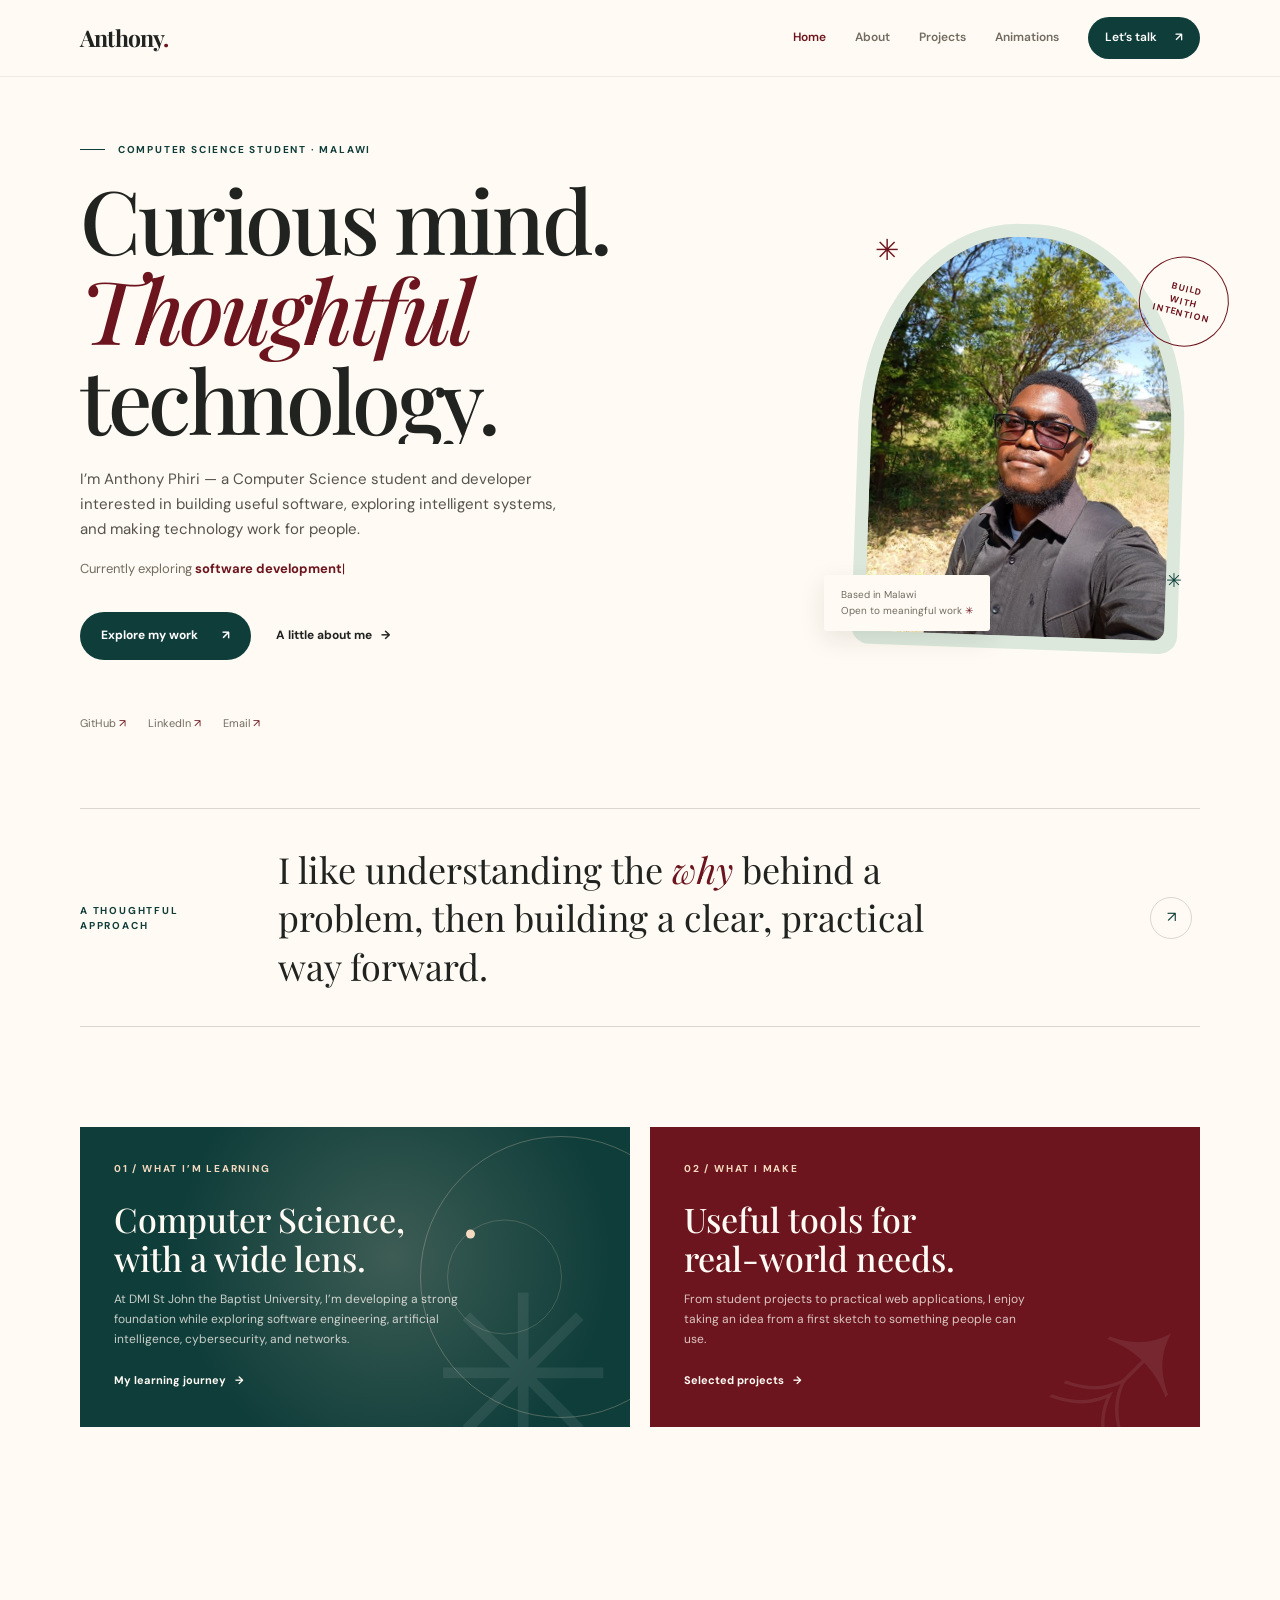
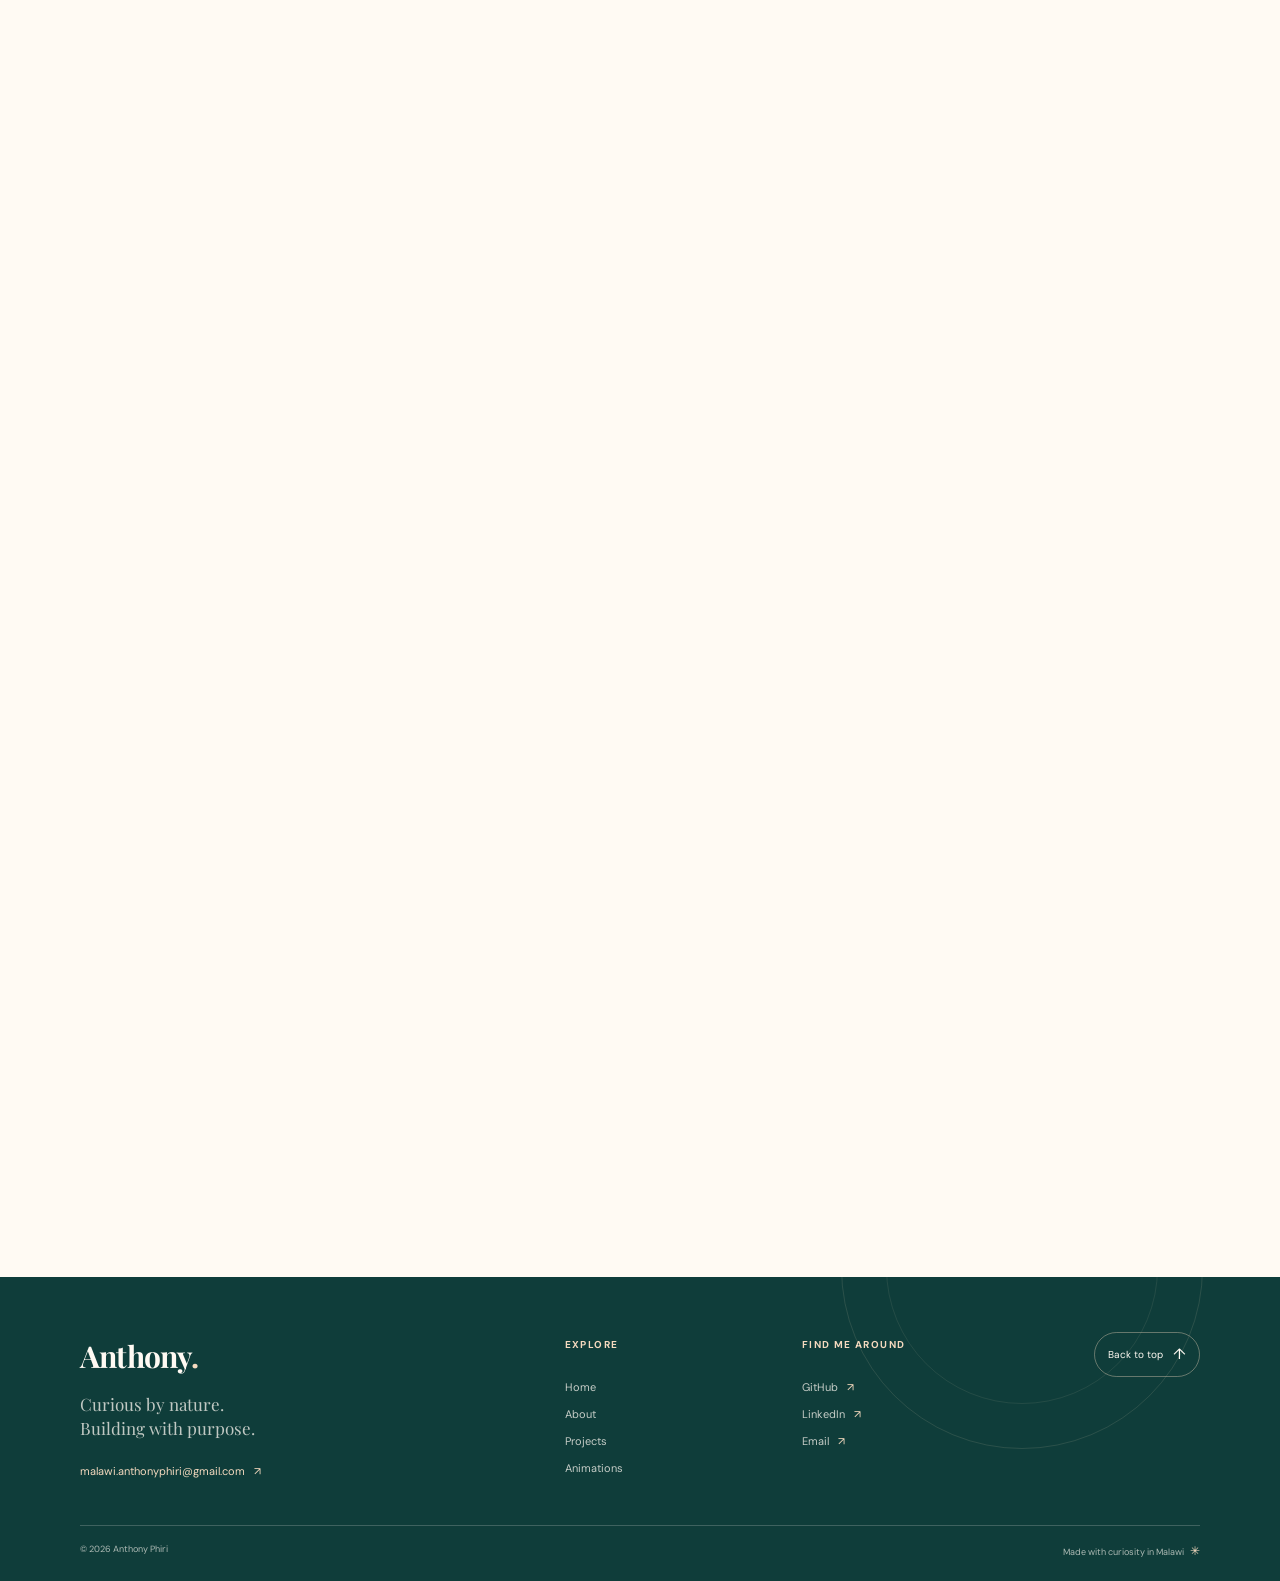
==== index.html @ 2a1593a8 "add files added file cl=ompletig the repository" ====
<!DOCTYPE html>
<html lang="en">
<head>
    <meta charset="UTF-8">
    <meta name="viewport" content="width=device-width, initial-scale=1.0">
    <meta name="theme-color" content="#f5dabf">
    <meta name="description" content="The portfolio of Anthony Phiri, a Computer Science student and software developer in Malawi.">
    <link rel="preconnect" href="https://fonts.googleapis.com">
    <link rel="preconnect" href="https://fonts.gstatic.com" crossorigin>
    <link href="https://fonts.googleapis.com/css2?family=DM+Sans:wght@400;500;600;700&family=Playfair+Display:ital,wght@0,500;0,600;0,700;1,500;1,600&display=swap" rel="stylesheet">
    <link rel="stylesheet" href="css/style.css">
    <script src="js/script.js" defer></script>
    <title>Anthony Phiri — Computer Science &amp; Software</title>
</head>
<body>
    <a class="skip-link" href="#main">Skip to content</a>
    <header class="site-header">
        <nav class="nav-shell" aria-label="Main navigation">
            <a class="brand" href="index.html" aria-label="Anthony Phiri home">Anthony<span>.</span></a>
            <button class="menu-toggle" type="button" aria-expanded="false" aria-controls="primary-menu" aria-label="Open navigation">
                <span></span><span></span>
            </button>
            <div class="nav-links" id="primary-menu">
                <a class="nav-link active" aria-current="page" href="index.html">Home</a>
                <a class="nav-link" href="about.html">About</a>
                <a class="nav-link" href="projects.html">Projects</a>
                <a class="nav-link" href="animations.html">Animations</a>
                <a class="nav-cta" href="about.html#contact">Let’s talk <span aria-hidden="true">↗</span></a>
            </div>
        </nav>
    </header>

    <main id="main">
        <section class="hero page-width hero-entrance">
            <div class="hero-copy">
                <p class="eyebrow"><span class="eyebrow-line"></span> Computer Science student · Malawi</p>
                <h1>Curious mind.<br><em>Thoughtful</em> technology.</h1>
                <p class="hero-intro">I’m Anthony Phiri — a Computer Science student and developer interested in building useful software, exploring intelligent systems, and making technology work for people.</p>
                <p class="role-line">Currently exploring <span class="typing-text" data-roles="software development, web experiences, machine learning, networking"></span><span class="typing-cursor" aria-hidden="true">|</span></p>
                <div class="hero-actions">
                    <a class="button button-dark" href="projects.html">Explore my work <span aria-hidden="true">↗</span></a>
                    <a class="text-link" href="about.html">A little about me <span aria-hidden="true">→</span></a>
                </div>
                <div class="hero-socials" aria-label="Social profiles">
                    <a href="https://github.com/Anthony-Phiri-533-MW" target="_blank" rel="noreferrer">GitHub <span aria-hidden="true">↗</span></a>
                    <a href="https://www.linkedin.com/in/anthonyphiri533" target="_blank" rel="noreferrer">LinkedIn <span aria-hidden="true">↗</span></a>
                    <a href="mailto:malawi.anthonyphiri@gmail.com">Email <span aria-hidden="true">↗</span></a>
                </div>
            </div>
            <div class="hero-art">
                <div class="portrait-frame">
                    <img class="portrait-image" src="images/personal.jpg" alt="Anthony Phiri outdoors in Malawi" fetchpriority="high">
                    <div class="portrait-stamp">BUILD<br>WITH<br>INTENTION</div>
                </div>
                <div class="hero-note">Based in Malawi<br>Open to meaningful work <span aria-hidden="true">✳</span></div>
                <span class="hero-sparkle sparkle-one" aria-hidden="true">✳</span>
                <span class="hero-sparkle sparkle-two" aria-hidden="true">✳</span>
            </div>
        </section>

        <section class="intro-strip page-width" data-reveal>
            <p class="eyebrow">A thoughtful approach</p>
            <p class="intro-statement">I like understanding the <em>why</em> behind a problem, then building a clear, practical way forward.</p>
            <a class="round-link" href="about.html" aria-label="Read more about Anthony">↗</a>
        </section>

        <section class="home-grid page-width section-space">
            <article class="feature-panel green-panel" data-reveal>
                <span class="learning-orbit" aria-hidden="true"></span>
                <p class="eyebrow">01 / What I’m learning</p>
                <h2>Computer Science,<br>with a wide lens.</h2>
                <p>At DMI St John the Baptist University, I’m developing a strong foundation while exploring software engineering, artificial intelligence, cybersecurity, and networks.</p>
                <a class="panel-link" href="about.html#education">My learning journey <span aria-hidden="true">→</span></a>
                <span class="panel-mark" aria-hidden="true">✳</span>
            </article>
            <article class="feature-panel burgundy-panel" data-reveal>
                <p class="eyebrow">02 / What I make</p>
                <h2>Useful tools for<br>real-world needs.</h2>
                <p>From student projects to practical web applications, I enjoy taking an idea from a first sketch to something people can use.</p>
                <a class="panel-link" href="projects.html">Selected projects <span aria-hidden="true">→</span></a>
                <span class="panel-mark" aria-hidden="true">↗</span>
            </article>
        </section>

        <section class="focus-section page-width section-space" data-reveal>
            <div class="section-heading">
                <div><p class="eyebrow">Areas of curiosity</p><h2>What I’m drawn to</h2></div>
                <p class="section-aside">Always learning, always asking better questions.</p>
            </div>
            <div class="focus-list">
                <a href="projects.html" class="focus-item"><span>01</span><strong>Software development</strong><span>Designing practical digital tools</span><b aria-hidden="true">↗</b></a>
                <a href="projects.html" class="focus-item"><span>02</span><strong>Artificial intelligence</strong><span>Learning from data, responsibly</span><b aria-hidden="true">↗</b></a>
                <a href="projects.html" class="focus-item"><span>03</span><strong>Networking &amp; security</strong><span>Building connected, resilient systems</span><b aria-hidden="true">↗</b></a>
            </div>
        </section>

        <section class="life-gallery page-width" aria-labelledby="life-gallery-heading">
            <div class="life-gallery-heading" data-reveal>
                <p class="eyebrow">A little beyond the screen</p>
                <h2 id="life-gallery-heading">Good work grows<br><em>with good people.</em></h2>
                <p>Curiosity takes me outdoors, and the best learning happens when we make things together.</p>
                <span class="gallery-doodle" aria-hidden="true">✳</span>
            </div>
            <figure class="life-photo life-photo-outdoors" data-reveal>
                <img src="images/keep-curious.jpg" alt="Anthony enjoying an outdoor day on campus" loading="lazy">
                <figcaption><span>01 / Keep curious</span><span>A change of perspective</span></figcaption>
            </figure>
            <figure class="life-photo life-photo-community" data-reveal>
                <img src="images/about.jpg" alt="Anthony and friends taking part in a community planting activity" loading="lazy">
                <figcaption><span>02 / Grow together</span><span>Community makes a difference</span></figcaption>
            </figure>
        </section>

        <section class="contact-banner page-width" data-reveal>
            <div><p class="eyebrow">Have a question or an idea?</p><h2>Let’s make something<br><em>meaningful.</em></h2></div>
            <a class="button button-light" href="about.html#contact">Get in touch <span aria-hidden="true">↗</span></a>
            <span class="banner-flower" aria-hidden="true">✳</span>
        </section>
    </main>

    <footer class="site-footer">
        <div class="footer-shell page-width">
            <div class="footer-main">
                <div class="footer-intro">
                    <a class="brand footer-brand" href="index.html">Anthony<span>.</span></a>
                    <p>Curious by nature.<br>Building with purpose.</p>
                    <a class="footer-email" href="mailto:malawi.anthonyphiri@gmail.com">malawi.anthonyphiri@gmail.com <span aria-hidden="true">↗</span></a>
                </div>
                <nav class="footer-nav" aria-label="Footer navigation">
                    <h2>Explore</h2>
                    <a href="index.html">Home</a><a href="about.html">About</a><a href="projects.html">Projects</a><a href="animations.html">Animations</a>
                </nav>
                <div class="footer-connect">
                    <h2>Find me around</h2>
                    <a href="https://github.com/Anthony-Phiri-533-MW" target="_blank" rel="noreferrer">GitHub <span aria-hidden="true">↗</span></a>
                    <a href="https://www.linkedin.com/in/anthonyphiri533" target="_blank" rel="noreferrer">LinkedIn <span aria-hidden="true">↗</span></a>
                    <a href="mailto:malawi.anthonyphiri@gmail.com">Email <span aria-hidden="true">↗</span></a>
                </div>
                <a class="back-to-top" href="#main">Back to top <span aria-hidden="true">↑</span></a>
            </div>
            <div class="footer-bottom">
                <small>© <span data-year></span> Anthony Phiri</small>
                <span>Made with curiosity in Malawi <i aria-hidden="true">✳</i></span>
            </div>
        </div>
    </footer>
</body>
</html>
---- css/style.css ----
:root {
    color-scheme: light;
    --cream: #f5dabf;
    --paper: #fffaf3;
    --paper-deep: #f1e7d9;
    --green: #0f3d3a;
    --green-soft: #dce8dc;
    --burgundy: #6c151e;
    --ink: #20231f;
    --muted: #716b61;
    --line: rgba(32, 35, 31, .16);
    --serif: "Playfair Display", Georgia, serif;
    --sans: "DM Sans", Arial, sans-serif;
}

* { box-sizing: border-box; }
html { scroll-behavior: smooth; scroll-padding-top: 6rem; overflow-x: clip; }
body { margin: 0; overflow-x: clip; background: var(--paper); color: var(--ink); font-family: var(--sans); font-size: 15px; line-height: 1.65; }
a { color: inherit; }
button, input, textarea { font: inherit; }
::selection { background: var(--green); color: var(--paper); }
.page-width { width: min(1120px, calc(100% - 64px)); margin-inline: auto; }
.section-space { padding-block: 100px; }
.skip-link { position: fixed; z-index: 20; top: 10px; left: 10px; padding: 10px 16px; background: var(--green); color: white; transform: translateY(-150%); }
.skip-link:focus { transform: translateY(0); }

.site-header { position: sticky; z-index: 10; top: 0; background: rgba(255, 250, 243, .94); backdrop-filter: blur(14px); border-bottom: 1px solid rgba(32, 35, 31, .07); }
.nav-shell { width: min(1120px, calc(100% - 64px)); height: 76px; margin: auto; display: flex; align-items: center; justify-content: space-between; }
.brand { color: var(--ink); font-family: var(--serif); font-size: 23px; font-weight: 700; letter-spacing: -.8px; text-decoration: none; }
.brand span { color: var(--burgundy); }
.nav-links { display: flex; align-items: center; gap: 29px; }
.nav-link, .nav-cta { text-decoration: none; font-size: 12px; font-weight: 600; transition: color .2s ease; }
.nav-link { color: var(--muted); }
.nav-link:hover, .nav-link.active { color: var(--burgundy); }
.nav-cta { display: inline-flex; gap: 18px; align-items: center; border-radius: 30px; background: var(--green); color: white; padding: 11px 17px; }
.nav-cta:hover { background: var(--burgundy); }
.menu-toggle { display: none; }

.hero { position: relative; display: grid; grid-template-columns: 1fr .83fr; align-items: center; gap: 60px; min-height: 590px; padding-block: 65px 76px; }
.hero-copy { position: relative; z-index: 1; }
.js .hero-entrance .eyebrow { animation: hero-label-in .55s .08s both; }
.js .hero-entrance h1 { animation: hero-title-in .75s .22s both; }
.js .hero-entrance .hero-intro, .js .hero-entrance .page-lede { animation: hero-copy-in .6s .42s both; }
.js .hero-entrance .role-line { animation: hero-role-in .55s .58s both; }
.js .hero-entrance .hero-actions { animation: hero-action-in .55s .72s both; }
.js .hero-entrance .hero-socials { animation: hero-social-in .6s .88s both; }
.js .hero-entrance .hero-art { animation: hero-art-in .85s .25s both; }
@keyframes hero-label-in { from { opacity: 0; transform: translateX(-24px); } to { opacity: 1; transform: translateX(0); } }
@keyframes hero-title-in { from { opacity: 0; clip-path: inset(0 0 100% 0); transform: translateY(16px); } to { opacity: 1; clip-path: inset(0); transform: translateY(0); } }
@keyframes hero-copy-in { from { opacity: 0; transform: translateY(20px); } to { opacity: 1; transform: translateY(0); } }
@keyframes hero-role-in { from { opacity: 0; transform: translateX(18px); } to { opacity: 1; transform: translateX(0); } }
@keyframes hero-action-in { from { opacity: 0; transform: translateY(15px) scale(.94); } to { opacity: 1; transform: translateY(0) scale(1); } }
@keyframes hero-social-in { from { opacity: 0; transform: translateY(12px); letter-spacing: 2px; } to { opacity: 1; transform: translateY(0); letter-spacing: 0; } }
@keyframes hero-art-in { from { opacity: 0; transform: translateY(18px) scale(.92) rotate(3deg); } to { opacity: 1; transform: translateY(0) scale(1) rotate(0); } }
.eyebrow { margin: 0 0 17px; color: var(--green); font-size: 10px; font-weight: 700; letter-spacing: 1.8px; line-height: 1.5; text-transform: uppercase; }
.eyebrow-line { display: inline-block; width: 25px; height: 1px; margin: 0 9px 3px 0; background: currentColor; }
h1, h2, h3, p { margin-top: 0; }
.hero h1, .page-hero h1 { margin: 0; font-family: var(--serif); font-size: clamp(54px, 7.3vw, 88px); font-weight: 500; letter-spacing: -3.4px; line-height: 1.02; }
h1 em, h2 em { color: var(--burgundy); font-weight: 500; }
.hero-intro { max-width: 490px; margin: 24px 0 16px; color: #55534d; font-size: 15px; }
.role-line { min-height: 27px; color: var(--muted); font-size: 13px; }
.typing-text { color: var(--burgundy); font-weight: 700; }
.typing-cursor { color: var(--burgundy); animation: blink .8s step-end infinite; }
@keyframes blink { 50% { opacity: 0; } }
.hero-actions { display: flex; align-items: center; gap: 25px; margin-top: 27px; }
.button { min-height: 48px; display: inline-flex; align-items: center; justify-content: center; gap: 24px; padding: 0 21px; border: 0; border-radius: 28px; text-decoration: none; font-size: 12px; font-weight: 700; transition: transform .22s ease, box-shadow .22s ease, background .22s ease; cursor: pointer; }
.button:hover { transform: translateY(-3px); box-shadow: 0 9px 20px rgba(32, 35, 31, .15); }
.button-dark { background: var(--green); color: white; }
.button-dark:hover { background: var(--burgundy); }
.button-light { background: var(--paper); color: var(--green); }
.text-link { font-size: 12px; font-weight: 700; text-decoration: none; }
.text-link span, .panel-link span { display: inline-block; margin-left: 6px; transition: transform .2s ease; }
.text-link:hover span, .panel-link:hover span { transform: translateX(4px); }
.hero-socials { display: flex; gap: 22px; margin-top: 54px; }
.hero-socials a, .footer-links a { color: var(--muted); font-size: 11px; text-decoration: none; }
.hero-socials a:hover, .footer-links a:hover { color: var(--burgundy); }
.hero-socials span { color: var(--burgundy); }
.hero-art { position: relative; max-width: 430px; margin: 10px 16px 10px auto; }
.portrait-frame { position: relative; width: min(100%, 370px); height: 425px; margin: auto; padding: 13px; border-radius: 48% 48% 18px 18px; background: var(--green-soft); transform: rotate(2deg); }
.portrait-image { display: block; width: 100%; height: 100%; border-radius: 48% 48% 12px 12px; object-fit: cover; object-position: center 34%; }
.portrait-stamp { position: absolute; z-index: 2; top: 27px; right: -40px; display: grid; place-content: center; width: 90px; height: 90px; border: 1px solid var(--burgundy); border-radius: 50%; color: var(--burgundy); font-size: 9px; font-weight: 700; letter-spacing: 1px; line-height: 1.4; text-align: center; transform: rotate(12deg); }
.hero-note { position: absolute; bottom: 18px; left: -34px; padding: 12px 17px; border-radius: 3px; background: var(--paper); box-shadow: 0 8px 26px rgba(32,35,31,.1); color: var(--muted); font-size: 10px; line-height: 1.6; }
.hero-note span { color: var(--burgundy); }
.hero-sparkle { position: absolute; color: var(--burgundy); }
.sparkle-one { top: 3px; left: 17px; font-size: 29px; }.sparkle-two { right: 2px; bottom: 53px; color: var(--green); font-size: 19px; }

.intro-strip { display: grid; grid-template-columns: 170px 1fr 50px; align-items: center; gap: 28px; padding-block: 36px; border-top: 1px solid var(--line); border-bottom: 1px solid var(--line); }
.intro-strip .eyebrow { margin: 0; }
.intro-statement { max-width: 690px; margin: 0; font-family: var(--serif); font-size: clamp(23px, 3.2vw, 36px); line-height: 1.35; }
.intro-statement em { color: var(--burgundy); }
.round-link, .project-arrow { display: grid; place-items: center; width: 42px; height: 42px; border: 1px solid var(--line); border-radius: 50%; color: var(--green); text-decoration: none; transition: all .2s ease; }
.round-link:hover, .project-arrow:hover { border-color: var(--green); background: var(--green); color: white; transform: rotate(45deg); }

.home-grid { display: grid; grid-template-columns: 1fr 1fr; gap: 20px; }
.feature-panel { position: relative; min-height: 300px; padding: 34px; overflow: hidden; }
.green-panel { background: var(--green); color: var(--paper); }
.green-panel::before { position: absolute; z-index: 0; inset: -35%; background: radial-gradient(circle at 54% 46%, rgba(245,218,191,.2), transparent 38%); content: ""; animation: glow 7s ease-in-out infinite alternate; }
.green-panel::after { position: absolute; z-index: 0; top: 50%; right: -72px; width: 280px; height: 280px; border: 1px solid rgba(245,218,191,.27); border-radius: 50%; content: ""; transform: translateY(-50%); animation: orbit 19s linear infinite; }
.green-panel .eyebrow, .green-panel h2, .green-panel p:not(.eyebrow), .green-panel .panel-link { position: relative; z-index: 1; }
.learning-orbit { position: absolute; z-index: 0; top: 50%; right: 68px; width: 115px; height: 115px; border: 1px solid rgba(245,218,191,.18); border-radius: 50%; transform: translateY(-50%); }
.learning-orbit::before { position: absolute; top: 9px; left: 18px; width: 9px; height: 9px; border-radius: 50%; background: var(--cream); content: ""; }
.burgundy-panel { background: var(--burgundy); color: var(--paper); }
.feature-panel .eyebrow { color: var(--cream); }
.feature-panel h2 { position: relative; z-index: 1; margin: 24px 0 12px; font-family: var(--serif); font-size: 34px; font-weight: 500; line-height: 1.14; }
.feature-panel p:not(.eyebrow) { position: relative; z-index: 1; max-width: 350px; color: rgba(255,250,243,.77); font-size: 12px; }
.panel-link { position: relative; z-index: 1; display: inline-block; margin-top: 10px; color: var(--paper); font-size: 11px; font-weight: 700; text-decoration: none; }
.panel-mark { position: absolute; right: 15px; bottom: -45px; color: rgba(255,255,255,.08); font-family: var(--serif); font-size: 220px; line-height: 1; }
.section-heading { display: flex; align-items: end; justify-content: space-between; gap: 20px; margin-bottom: 35px; }
.section-heading h2, .contact-copy h2, .animation-description h2 { margin: 0; font-family: var(--serif); font-size: clamp(34px, 4vw, 48px); font-weight: 500; letter-spacing: -1.5px; line-height: 1.14; }
.section-heading .eyebrow { margin-bottom: 10px; }
.section-aside { max-width: 270px; margin: 0 0 5px; color: var(--muted); font-size: 12px; }
.focus-list { border-top: 1px solid var(--line); }
.focus-item { display: grid; grid-template-columns: 55px 1.1fr 1fr 30px; gap: 18px; align-items: center; min-height: 75px; border-bottom: 1px solid var(--line); text-decoration: none; transition: padding .2s ease, color .2s ease; }
.focus-item:hover { padding-inline: 8px; color: var(--burgundy); }
.focus-item > span:first-child { color: var(--burgundy); font-size: 10px; }
.focus-item strong { font-family: var(--serif); font-size: 18px; font-weight: 500; }
.focus-item span:nth-child(3) { color: var(--muted); font-size: 11px; }
.focus-item b { font-size: 18px; font-weight: 400; text-align: right; }
.life-gallery { display: grid; grid-template-columns: .9fr 1.1fr 1fr; gap: 16px; align-items: center; padding-bottom: 90px; }
.life-gallery-heading { position: relative; padding: 20px 10px 20px 0; }
.life-gallery-heading h2 { margin: 0 0 15px; font-family: var(--serif); font-size: clamp(29px, 3.4vw, 42px); font-weight: 500; line-height: 1.15; }
.life-gallery-heading h2 em { color: var(--burgundy); }
.life-gallery-heading > p:last-of-type { max-width: 290px; margin: 0; color: var(--muted); font-size: 12px; }
.gallery-doodle { display: block; margin-top: 21px; color: var(--burgundy); font-size: 24px; }
.life-photo { position: relative; min-width: 0; margin: 0; padding: 9px 9px 0; background: var(--paper-deep); }
.life-photo img { display: block; width: 100%; height: 285px; object-fit: cover; }
.life-photo-outdoors { transform: rotate(-2deg); }
.life-photo-outdoors img { object-position: center 35%; }
.life-photo-community { margin-top: 55px; transform: rotate(2deg); }
.life-photo-community img { height: 235px; object-position: 50% 57%; }
.life-photo figcaption { display: flex; flex-direction: column; gap: 2px; padding: 10px 3px 12px; }
.life-photo figcaption span:first-child { color: var(--burgundy); font-size: 8px; font-weight: 700; letter-spacing: 1px; text-transform: uppercase; }
.life-photo figcaption span:last-child { color: var(--muted); font-family: var(--serif); font-size: 14px; }
.contact-banner { position: relative; display: flex; justify-content: space-between; align-items: center; min-height: 250px; margin-block: 25px 85px; padding: 42px 55px; overflow: hidden; background: var(--green); color: var(--paper); }
.contact-banner .eyebrow { color: var(--cream); }
.contact-banner h2 { position: relative; z-index: 1; margin: 0; font-family: var(--serif); font-size: clamp(34px, 4.2vw, 51px); font-weight: 500; line-height: 1.12; }
.contact-banner h2 em { color: var(--cream); }
.contact-banner .button { position: relative; z-index: 1; margin-right: 60px; }
.banner-flower { position: absolute; right: 14px; bottom: -88px; color: rgba(255,255,255,.09); font-size: 240px; line-height: 1; }
.site-footer { position: relative; overflow: hidden; background: var(--green); color: var(--paper); }
.site-footer::before { position: absolute; top: -190px; right: 6%; width: 360px; height: 360px; border: 1px solid rgba(245,218,191,.12); border-radius: 50%; content: ""; pointer-events: none; }
.site-footer::after { position: absolute; top: -145px; right: calc(6% + 45px); width: 270px; height: 270px; border: 1px solid rgba(245,218,191,.09); border-radius: 50%; content: ""; pointer-events: none; }
.footer-shell { position: relative; z-index: 1; }
.footer-main { display: grid; grid-template-columns: 1.6fr .7fr .9fr auto; gap: 45px; align-items: start; padding-block: 55px 43px; }
.footer-brand { display: inline-block; color: var(--paper); font-size: 30px; }
.footer-brand span { color: var(--cream); }
.footer-intro > p { margin: 11px 0 17px; color: rgba(255,250,243,.74); font-family: var(--serif); font-size: 17px; line-height: 1.4; }
.footer-email { display: inline-flex; gap: 9px; align-items: center; color: var(--cream); font-size: 11px; text-decoration: none; }
.footer-email:hover, .footer-nav a:hover, .footer-connect a:hover { color: white; }
.footer-main h2 { margin: 5px 0 15px; color: var(--cream); font-size: 10px; font-weight: 700; letter-spacing: 1.4px; text-transform: uppercase; }
.footer-nav, .footer-connect { display: flex; flex-direction: column; align-items: flex-start; gap: 9px; }
.footer-nav a, .footer-connect a { color: rgba(255,250,243,.76); font-size: 11px; text-decoration: none; transition: color .2s ease; }
.footer-connect a { display: inline-flex; gap: 9px; align-items: center; }
.footer-connect a span { color: var(--cream); }
.back-to-top { display: inline-flex; align-items: center; gap: 10px; padding: 9px 13px; border: 1px solid rgba(245,218,191,.38); border-radius: 24px; color: var(--paper); font-size: 10px; text-decoration: none; transition: background .2s ease, color .2s ease; }
.back-to-top:hover { background: var(--cream); color: var(--green); }
.back-to-top span { font-size: 15px; }
.footer-bottom { display: flex; justify-content: space-between; gap: 15px; padding-block: 16px 19px; border-top: 1px solid rgba(255,250,243,.2); color: rgba(255,250,243,.66); font-size: 9px; }
.footer-bottom small { font-size: inherit; }
.footer-bottom i { margin-left: 4px; color: var(--cream); font-size: 12px; font-style: normal; }

.page-hero { padding-block: 96px 34px; }
.page-hero h1 { font-size: clamp(55px, 8vw, 88px); }
.page-lede { max-width: 570px; margin: 22px 0 0; color: var(--muted); font-size: 15px; }
.about-intro { display: grid; grid-template-columns: .7fr 1.3fr; align-items: center; gap: 95px; }
.about-monogram { position: relative; display: grid; place-items: center; min-height: 360px; overflow: hidden; border: 1px solid rgba(15,61,58,.2); background: var(--green-soft); }
.about-portrait { position: absolute; inset: 0; width: 100%; height: 100%; object-fit: cover; object-position: center 18%; }
.about-monogram p { position: absolute; z-index: 2; bottom: 15px; left: 18px; margin: 0; padding: 7px 10px; background: rgba(255,250,243,.92); color: var(--green); font-size: 10px; font-weight: 700; line-height: 1.5; text-transform: uppercase; }
.about-monogram i { position: absolute; z-index: 2; top: 25px; right: 27px; color: var(--paper); font-size: 25px; font-style: normal; text-shadow: 0 1px 5px rgba(0,0,0,.4); }
.about-copy h2 { max-width: 540px; margin: 0 0 20px; font-family: var(--serif); font-size: clamp(34px, 4.5vw, 51px); font-weight: 500; line-height: 1.17; }
.about-copy > p:not(.eyebrow) { color: #5e5a53; font-size: 13px; }
.about-copy .button { margin-top: 10px; }
.timeline { border-top: 1px solid var(--line); }
.timeline-item { display: grid; grid-template-columns: 155px 1fr 115px; gap: 24px; align-items: start; padding: 24px 0; border-bottom: 1px solid var(--line); }
.timeline-date, .timeline-type { padding-top: 5px; color: var(--muted); font-size: 10px; }
.timeline-type { text-align: right; }
.timeline-item h3 { margin: 0 0 5px; font-family: var(--serif); font-size: 20px; font-weight: 500; }
.timeline-item p { max-width: 600px; margin: 0; color: var(--muted); font-size: 12px; }
.table-wrap { overflow-x: auto; }
table { width: 100%; border-collapse: collapse; text-align: left; }
th { padding: 13px 15px; background: var(--green); color: white; font-size: 10px; letter-spacing: .8px; text-transform: uppercase; }
td { padding: 16px 15px; border-bottom: 1px solid var(--line); font-size: 12px; }
td:first-child { font-weight: 700; }
.certification-row { display: grid; grid-template-columns: 190px 1fr; gap: 25px; margin-top: 25px; }
.certification-row .eyebrow { margin: 2px 0; }
.certification-row p:last-child { color: var(--muted); font-size: 12px; }
.certification-row strong { color: var(--ink); }
.certification-row span { margin-inline: 8px; color: var(--burgundy); }
.skills-section { background: var(--paper-deep); width: 100%; padding-inline: max(32px, calc((100% - 1120px) / 2)); }
.skills-grid { display: grid; grid-template-columns: repeat(4, 1fr); gap: 12px; }
.skill-card { min-height: 175px; padding: 22px; background: var(--paper); }
.skill-card > span { color: var(--burgundy); font-size: 10px; }
.skill-card h3 { margin: 17px 0 7px; font-family: var(--serif); font-size: 18px; font-weight: 500; }
.skill-card p { margin: 0; color: var(--muted); font-size: 11px; }
.career-section { width: 100%; padding-inline: max(32px, calc((100% - 1120px) / 2)); background: var(--paper-deep); }
.career-goals-group + .career-goals-group { margin-top: 46px; }
.career-group-title { margin: 0 0 16px; font-family: var(--serif); font-size: 28px; font-weight: 500; }
.career-grid { display: grid; grid-template-columns: repeat(2, 1fr); gap: 12px; }
.career-card { min-height: 160px; padding: 22px; background: var(--paper); }
.career-card > span { color: var(--burgundy); font-size: 10px; }
.career-card h4 { margin: 14px 0 7px; font-family: var(--serif); font-size: 18px; font-weight: 500; }
.career-card p { margin: 0; color: var(--muted); font-size: 11px; }
.contact-section { display: grid; grid-template-columns: 1fr .8fr; gap: 90px; }
.contact-copy > p:not(.eyebrow) { max-width: 420px; margin-top: 17px; color: var(--muted); font-size: 13px; }
.contact-detail { display: flex; justify-content: space-between; gap: 15px; max-width: 420px; padding-block: 13px; border-bottom: 1px solid var(--line); color: var(--green); font-size: 11px; text-decoration: none; }
.contact-detail span { color: var(--burgundy); }
.contact-form { display: flex; flex-direction: column; }
.contact-form label { margin: 10px 0 5px; font-size: 11px; font-weight: 700; }
.contact-form input, .contact-form textarea { width: 100%; padding: 11px 12px; border: 1px solid var(--line); border-radius: 0; outline: none; background: transparent; color: var(--ink); }
.contact-form input:focus, .contact-form textarea:focus { border-color: var(--green); box-shadow: 0 0 0 2px rgba(15,61,58,.1); }
.contact-form textarea { resize: vertical; }
.contact-form .button { align-self: flex-start; margin-top: 16px; }
.form-note { margin: 10px 0 0; color: var(--muted); font-size: 10px; }

.project-intro { display: flex; justify-content: space-between; align-items: center; gap: 30px; padding-block: 22px; border-top: 1px solid var(--line); border-bottom: 1px solid var(--line); }
.project-intro p { margin: 0; color: var(--muted); font-size: 12px; }
.project-intro .text-link { flex: 0 0 auto; }
.project-grid { display: grid; grid-template-columns: repeat(2, 1fr); gap: 35px 20px; }
.project-card { min-width: 0; }
.project-visual { position: relative; height: 240px; display: flex; align-items: end; padding: 22px; overflow: hidden; color: var(--paper); }
.visual-index { position: absolute; top: 17px; left: 18px; font-size: 9px; letter-spacing: 1px; }
.visual-label { position: relative; z-index: 1; font-family: var(--serif); font-size: 21px; font-weight: 600; line-height: 1.08; letter-spacing: .5px; }
.visual-lake { background: linear-gradient(155deg, transparent 48%, rgba(15,61,58,.65) 49%), linear-gradient(160deg, #a9c2b9 0 35%, #597d72 35% 56%, #20574e 56% 73%, #143b39 73%); }
.visual-lake::before { position: absolute; content: ""; width: 65%; height: 46%; top: 24%; right: -10%; border-radius: 50%; background: rgba(245,218,191,.25); filter: blur(1px); }
.visual-symbol { position: absolute; top: 30px; right: 43px; color: rgba(255,250,243,.8); font-size: 115px; font-weight: 200; }
.visual-network { background: linear-gradient(135deg,#d9ba9d,#6d3b39 48%,#182f30); }
.network-art { position: absolute; top: 55px; right: 50px; width: 180px; height: 125px; background: radial-gradient(circle at 15% 50%, var(--cream) 0 4px, transparent 5px), radial-gradient(circle at 50% 20%, var(--cream) 0 4px, transparent 5px), radial-gradient(circle at 85% 50%, var(--cream) 0 4px, transparent 5px), radial-gradient(circle at 50% 85%, var(--cream) 0 4px, transparent 5px); }
.network-art::before, .network-art::after { position: absolute; content: ""; width: 100%; height: 1px; top: 50%; left: 0; background: rgba(245,218,191,.65); transform: rotate(-20deg); }
.network-art::after { transform: rotate(20deg); }
.visual-resume { background: linear-gradient(135deg,#d5bc9f,#896d5b 52%,#6c151e); }
.resume-art { position: absolute; top: 39px; right: 48px; display: flex; flex-direction: column; gap: 10px; width: 158px; height: 166px; padding: 21px 16px; background: rgba(255,250,243,.92); box-shadow: 12px 12px 0 rgba(32,35,31,.15); transform: rotate(4deg); }
.resume-art::before { width: 42px; height: 42px; border-radius: 50%; background: var(--green-soft); content: ""; }
.resume-art i { display: block; width: 88%; height: 4px; background: #d7d0c4; }
.resume-art i:nth-child(3) { width: 62%; background: #b7c8b7; }.resume-art i:nth-child(4) { width: 76%; }
.visual-observability { background: linear-gradient(140deg,#163d39,#387268 55%,#c9b391); }
.observability-art { position: absolute; top: 47px; right: 30px; width: 190px; height: 125px; display: flex; align-items: end; gap: 8px; padding: 12px; border: 1px solid rgba(255,250,243,.45); background: rgba(15,61,58,.38); }
.observability-art::before { position: absolute; inset: 20px 12px; background: linear-gradient(160deg,transparent 0 34%,rgba(245,218,191,.8) 35% 36%,transparent 37% 54%,rgba(245,218,191,.75) 55% 56%,transparent 57%); content: ""; }
.observability-art i { z-index: 1; flex: 1; height: 25%; background: rgba(245,218,191,.55); }
.observability-art i:nth-child(2) { height: 55%; }.observability-art i:nth-child(3) { height: 40%; }.observability-art i:nth-child(4) { height: 78%; background: rgba(245,218,191,.82); }.observability-art i:nth-child(5) { height: 62%; }
.visual-calendar { background: linear-gradient(135deg,#d7e3d6,#9bb4a6 53%,#406863); color: var(--green); }
.calendar-art { position: absolute; top: 48px; right: 28px; width: 190px; height: 130px; display: grid; grid-template-columns: repeat(3, 1fr); padding: 14px; background: rgba(255,250,243,.88); box-shadow: 12px 12px 0 rgba(15,61,58,.13); text-align: center; transform: rotate(4deg); }
.calendar-art b { color: var(--muted); font-size: 8px; }.calendar-art i { color: var(--green); font-family: var(--serif); font-size: 27px; font-style: normal; }
.visual-api { background: linear-gradient(135deg,#203e3b,#496b5e 55%,#c4a688); }
.api-code { position: absolute; top: 62px; right: 32px; padding: 17px 22px; background: rgba(15,36,33,.75); color: #eff0da; font-family: monospace; font-size: 13px; line-height: 2; transform: rotate(-3deg); }
.api-code em { color: #c9dfa9; font-style: normal; }
.visual-library { background: linear-gradient(135deg,#e7d1b8,#967c68 45%,#3c4a40); }
.book-stack { position: absolute; top: 55px; right: 58px; display: flex; align-items: end; gap: 5px; height: 125px; transform: rotate(-8deg); }
.book-stack i { display: block; width: 37px; height: 100px; background: #6c151e; box-shadow: inset 6px 0 rgba(255,255,255,.12); }
.book-stack i:nth-child(2) { height: 125px; background: #0f3d3a; }.book-stack i:nth-child(3) { height: 86px; background: #d4ae83; }
.visual-portal { background: linear-gradient(145deg,#5d7c6f,#c8bd9f 55%,#6c151e); }
.portal-shape { position: absolute; top: 35px; right: 45px; display: grid; place-items: center; width: 145px; height: 145px; border: 1px solid rgba(255,250,243,.7); border-radius: 50%; color: var(--paper); font-family: var(--serif); font-size: 39px; }
.project-meta { display: flex; justify-content: space-between; gap: 15px; align-items: center; padding-top: 15px; }
.project-kind { margin: 0 0 4px; color: var(--burgundy); font-size: 9px; font-weight: 700; letter-spacing: .7px; text-transform: uppercase; }
.project-meta h3 { margin: 0 0 5px; font-family: var(--serif); font-size: 22px; font-weight: 500; }
.project-meta p:not(.project-kind) { max-width: 470px; margin: 0; color: var(--muted); font-size: 11px; }
.project-meta .project-problem { margin-top: 7px; color: var(--green); font-size: 10px; }
.project-arrow { flex: 0 0 auto; }
.project-tags { display: flex; gap: 7px; flex-wrap: wrap; margin-top: 12px; }
.project-tags span { padding: 4px 9px; border: 1px solid var(--line); border-radius: 20px; color: var(--muted); font-size: 9px; }
.alt-projects { background: var(--paper-deep); }
.link-project-grid { display: grid; grid-template-columns: repeat(2, 1fr); border-top: 1px solid var(--line); }
.link-project { display: grid; grid-template-columns: 55px 1fr auto; align-items: center; gap: 12px; min-height: 112px; padding: 17px 14px; border-bottom: 1px solid var(--line); transition: background .2s ease; }
.link-project:nth-child(odd) { border-right: 1px solid var(--line); }
.link-project:hover { background: rgba(255,250,243,.48); }
.link-project-number { align-self: start; padding-top: 5px; color: var(--burgundy); font-size: 9px; }
.link-project h3 { margin: 0 0 4px; font-family: var(--serif); font-size: 17px; font-weight: 500; line-height: 1.3; }
.link-project p { margin: 0; color: var(--muted); font-size: 10px; }
.link-project .project-problem { margin-top: 6px; color: var(--green); }
.link-project > a { display: flex; gap: 8px; align-items: center; color: var(--green); font-size: 10px; font-weight: 700; text-decoration: none; white-space: nowrap; }
.link-project > a:hover { color: var(--burgundy); }
.repository-note { margin: 23px 0 0; color: var(--muted); font-size: 10px; }

.animation-showcase { display: grid; grid-template-columns: 1.1fr .9fr; gap: 80px; align-items: center; }
.animation-stage { position: relative; height: 390px; display: grid; place-items: center; overflow: hidden; background: var(--green); color: var(--paper); }
.animation-stage::before { position: absolute; content: ""; inset: -25%; background: radial-gradient(circle at 50% 50%, rgba(245,218,191,.2), transparent 45%); animation: glow 7s ease-in-out infinite alternate; }
@keyframes glow { from { transform: scale(.88); opacity: .6; } to { transform: scale(1.12); opacity: 1; } }
.orbit { position: absolute; width: 245px; height: 245px; border: 1px solid rgba(245,218,191,.4); border-radius: 50%; }
.orbit-one { animation: orbit 17s linear infinite; }.orbit-two { width: 310px; height: 145px; border-color: rgba(245,218,191,.24); transform: rotate(-36deg); animation: orbit-reverse 23s linear infinite; }
.orbit-one::before, .orbit-two::before { position: absolute; top: 11%; left: 13%; width: 10px; height: 10px; border-radius: 50%; background: var(--cream); content: ""; }
@keyframes orbit { to { transform: rotate(360deg); } } @keyframes orbit-reverse { to { transform: rotate(324deg); } }
.stage-center { position: relative; z-index: 1; text-align: center; }.stage-center p { margin: 8px 0 0; font-family: var(--serif); font-size: 22px; line-height: 1.2; }
.stage-star { color: var(--cream); font-size: 34px; }
.stage-label { position: absolute; padding: 6px 10px; border: 1px solid rgba(255,250,243,.25); border-radius: 20px; background: rgba(255,250,243,.1); backdrop-filter: blur(8px); color: rgba(255,250,243,.82); font-size: 9px; letter-spacing: 1px; text-transform: uppercase; }
.stage-label-one { bottom: 18px; left: 20px; }.stage-label-two { top: 20px; right: 20px; }
.animation-description h2 { margin-bottom: 17px; }
.animation-description > p:not(.eyebrow) { max-width: 360px; color: var(--muted); font-size: 12px; }
.animation-description .text-link { display: inline-block; margin-top: 8px; color: var(--green); }
.animation-videos { padding-bottom: 20px; }
.video-grid { display: grid; grid-template-columns: repeat(3, minmax(0, 1fr)); gap: 16px; }
.video-card { min-width: 0; border: 1px solid var(--line); background: var(--paper); transition: transform .25s ease, box-shadow .25s ease; }
.video-card:hover { transform: translateY(-4px); box-shadow: 0 12px 25px rgba(32,35,31,.1); }
.video-frame { aspect-ratio: 16 / 10; overflow: hidden; background: var(--green); }
.video-frame video { display: block; width: 100%; height: 100%; object-fit: contain; background: var(--green); }
.video-caption { padding: 15px 17px 17px; }
.video-caption span { color: var(--burgundy); font-size: 9px; font-weight: 700; letter-spacing: 1px; text-transform: uppercase; }
.video-caption h3 { margin: 5px 0 0; font-family: var(--serif); font-size: 19px; font-weight: 500; }
.concept-grid { display: grid; grid-template-columns: repeat(2, 1fr); gap: 14px; }
.concept-card { position: relative; min-height: 270px; padding: 28px; overflow: hidden; background: var(--paper-deep); transition: transform .25s ease, box-shadow .25s ease; }
.concept-card:hover, .concept-card:focus-within { transform: translateY(-5px); box-shadow: 0 14px 28px rgba(32,35,31,.1); }
.concept-number { position: absolute; top: 23px; right: 25px; color: var(--burgundy); font-size: 10px; }
.concept-card .eyebrow { margin: 0 0 20px; }
.concept-card h3 { min-height: 78px; margin: 0 0 10px; font-family: var(--serif); font-size: 30px; font-weight: 500; line-height: 1.17; }
.concept-card > p:not(.eyebrow) { max-width: 340px; margin: 0; color: var(--muted); font-size: 11px; }
.concept-typing { background: var(--green-soft); }
.concept-typing h3 { font-size: 26px; }
.concept-hover { background: #f0dfd0; }
.letter-link { display: inline-flex; align-items: center; gap: 3px; margin-top: 17px; color: var(--green); text-decoration: none; }
.letter-tile { position: relative; display: grid; width: 31px; height: 36px; place-items: center; overflow: hidden; background: var(--green); color: var(--paper); font-size: 12px; font-weight: 700; }
.letter-tile::before { position: absolute; inset: 0; display: grid; place-items: center; background: var(--burgundy); color: var(--paper); content: attr(data-next); transform: translateY(105%); transition: transform .35s ease; }
.letter-tile:nth-child(even)::before { transform: translateY(-105%); }
.letter-link:hover .letter-tile::before, .letter-link:focus-visible .letter-tile::before { transform: translateY(0); }
.letter-link:focus-visible { outline: 2px solid var(--burgundy); outline-offset: 4px; }
.letter-arrow { margin-left: 7px; font-size: 17px; transition: transform .2s ease; }
.letter-link:hover .letter-arrow, .letter-link:focus-visible .letter-arrow { transform: translate(3px, -3px); }
.concept-scroll { background: var(--burgundy); color: var(--paper); }
.concept-scroll .eyebrow, .concept-scroll .concept-number { color: var(--cream); }
.concept-scroll > p:not(.eyebrow) { color: rgba(255,250,243,.72); }
.reveal-pill { display: inline-block; margin-top: 19px; padding: 6px 10px; border: 1px solid rgba(255,250,243,.4); border-radius: 20px; color: var(--paper); font-size: 9px; }
.concept-progress { background: var(--paper); border: 1px solid var(--line); }
.progress-list { display: grid; gap: 10px; margin-top: 15px; }
.progress-list div { display: grid; grid-template-columns: 130px 1fr; gap: 10px; align-items: center; color: var(--muted); font-size: 9px; }
.progress-list i { position: relative; height: 5px; overflow: hidden; border-radius: 5px; background: var(--paper-deep); }
.progress-list i::after { position: absolute; inset: 0 auto 0 0; width: var(--level); border-radius: inherit; background: var(--green); content: ""; transform: scaleX(0); transform-origin: left; transition: transform 1.2s cubic-bezier(.2,.7,.2,1); }
.is-visible .progress-list i::after { transform: scaleX(1); }
.carousel-showcase { display: grid; grid-template-columns: 1fr .9fr; align-items: center; gap: 40px; margin-top: 58px; padding: 28px 36px; overflow: hidden; background: var(--green); color: var(--paper); }
.carousel-copy .eyebrow { color: var(--cream); }
.carousel-copy h3 { margin: 0 0 12px; font-family: var(--serif); font-size: 35px; font-weight: 500; line-height: 1.16; }
.carousel-copy h3 em { color: var(--cream); }
.carousel-copy > p:last-child { max-width: 350px; margin: 0; color: rgba(255,250,243,.75); font-size: 11px; }
.carousel-stage { position: relative; height: 270px; display: grid; place-items: center; overflow: hidden; perspective: 900px; }
.carousel-ring { --card-width: 88px; --card-height: 118px; --ring-depth: 122px; position: relative; width: var(--card-width); height: var(--card-height); transform-style: preserve-3d; animation: carousel-spin 24s linear infinite; }
.carousel-card { position: absolute; inset: 0; display: flex; flex-direction: column; justify-content: space-between; padding: 11px 9px; border: 1px solid rgba(255,250,243,.65); background: rgba(255,250,243,.12); box-shadow: inset 0 0 18px rgba(255,250,243,.08); color: var(--paper); font-family: var(--serif); font-size: 11px; font-weight: 600; letter-spacing: .8px; backface-visibility: hidden; transform: rotateY(var(--angle)) translateZ(var(--ring-depth)); }
.carousel-card:nth-child(even) { background: rgba(108,21,30,.76); }
.carousel-card:nth-child(3n) { background: rgba(245,218,191,.2); }
.carousel-card span { align-self: flex-end; color: var(--cream); font-family: var(--sans); font-size: 8px; }
.carousel-center { position: absolute; color: var(--cream); font-size: 24px; pointer-events: none; }
@keyframes carousel-spin { from { transform: perspective(900px) rotateX(-10deg) rotateY(0); } to { transform: perspective(900px) rotateX(-10deg) rotateY(360deg); } }

.js [data-reveal] { opacity: 0; transform: translateY(18px); transition: opacity .65s ease, transform .65s ease; }
.js [data-reveal].is-visible { opacity: 1; transform: translateY(0); }
.js .scroll-reveal-demo[data-reveal] { opacity: 0; transform: translateY(56px) scale(.9) rotate(-3deg); transition: opacity .8s ease, transform .8s cubic-bezier(.2,.8,.2,1); }
.js .scroll-reveal-demo[data-reveal].is-visible { opacity: 1; transform: translateY(0) scale(1) rotate(0); }
.scroll-reveal-demo .reveal-pill { transition: background .35s ease, transform .5s .25s ease; }
.js .scroll-reveal-demo[data-reveal]:not(.is-visible) .reveal-pill { transform: translateY(12px); }
.js .scroll-reveal-demo[data-reveal].is-visible .reveal-pill { transform: translateY(0); background: rgba(255,250,243,.12); }
.project-card[data-reveal]:nth-child(2n), .skill-card[data-reveal]:nth-child(2n) { transition-delay: .08s; }

@media (max-width: 800px) {
    .page-width, .nav-shell { width: min(100% - 40px, 680px); }
    .nav-shell { height: 68px; }
    .menu-toggle { width: 42px; height: 42px; display: grid; place-content: center; gap: 6px; border: 1px solid var(--line); border-radius: 50%; background: transparent; }
    .menu-toggle span { width: 16px; height: 1px; background: var(--green); transition: transform .2s ease; }
    .menu-toggle[aria-expanded="true"] span:first-child { transform: translateY(3.5px) rotate(45deg); }
    .menu-toggle[aria-expanded="true"] span:last-child { transform: translateY(-3.5px) rotate(-45deg); }
    .nav-links { position: absolute; top: 68px; right: 0; left: 0; display: none; align-items: stretch; gap: 0; padding: 10px 20px 20px; border-bottom: 1px solid var(--line); background: var(--paper); }
    .nav-links.is-open { display: flex; flex-direction: column; }
    .nav-link { padding: 12px 5px; border-bottom: 1px solid var(--line); }
    .nav-cta { align-self: flex-start; margin-top: 14px; }
    .hero { grid-template-columns: 1fr .8fr; gap: 25px; min-height: 520px; }
    .hero h1 { font-size: clamp(52px, 8vw, 68px); }
    .portrait-frame { height: 340px; }
    .portrait-stamp { right: -18px; width: 75px; height: 75px; font-size: 8px; }
    .hero-note { left: -15px; }
    .intro-strip { grid-template-columns: 130px 1fr 42px; gap: 15px; }
    .section-space { padding-block: 75px; }
    .about-intro { gap: 42px; }
    .about-monogram { min-height: 290px; }
    .about-monogram::before { width: 190px; height: 190px; }.about-monogram::after { width: 230px; height: 230px; }
    .about-monogram > span { font-size: 78px; }
    .skills-grid { grid-template-columns: repeat(2, 1fr); }
    .contact-section { gap: 40px; }
    .life-gallery { grid-template-columns: .9fr 1.1fr; gap: 14px; }
    .life-gallery-heading { grid-column: 1 / -1; }
    .life-gallery-heading h2 br { display: none; }
    .life-photo img { height: 250px; }
    .life-photo-community { margin-top: 38px; }
    .life-photo-community img { height: 205px; }
    .animation-showcase { gap: 38px; }
    .animation-stage { height: 330px; }
    .video-grid { grid-template-columns: repeat(2, minmax(0, 1fr)); }
    .carousel-showcase { gap: 18px; padding: 22px; }
    .carousel-stage { height: 240px; }
    .carousel-ring { --card-width: 78px; --card-height: 108px; --ring-depth: 105px; }
    .project-visual { height: 205px; }
    .footer-main { grid-template-columns: 1.3fr 1fr 1fr; gap: 30px; }
    .back-to-top { grid-column: 1 / -1; justify-self: start; }
}
@media (max-width: 560px) {
    body { font-size: 14px; }
    .page-width, .nav-shell { width: calc(100% - 36px); }
    .hero { grid-template-columns: 1fr; gap: 28px; padding-block: 58px 52px; }
    .hero h1, .page-hero h1 { letter-spacing: -2px; }
    .hero-intro { font-size: 13px; }
    .hero-art { width: min(100%, 315px); margin: 0 auto 15px; }
    .portrait-frame { height: 345px; }
    .hero-note { left: -9px; bottom: 9px; }
    .hero-socials { margin-top: 33px; }
    .intro-strip { grid-template-columns: 1fr 42px; gap: 12px; }
    .intro-strip .eyebrow { grid-column: 1; }
    .intro-statement { grid-column: 1; font-size: 24px; }
    .intro-strip .round-link { grid-column: 2; grid-row: 1 / span 2; }
    .home-grid { grid-template-columns: 1fr; gap: 12px; }
    .life-gallery { grid-template-columns: 1fr 1fr; gap: 10px; padding-bottom: 58px; }
    .life-gallery-heading h2 { font-size: 31px; }
    .life-gallery-heading > p:last-of-type { font-size: 11px; }
    .life-photo { padding: 6px 6px 0; }
    .life-photo img { height: 190px; }
    .life-photo-community { margin-top: 30px; }
    .life-photo-community img { height: 160px; }
    .life-photo figcaption { padding: 8px 2px 10px; }
    .life-photo figcaption span:last-child { font-size: 12px; }
    .feature-panel { min-height: 270px; padding: 27px; }
    .feature-panel h2 { font-size: 31px; }
    .section-space { padding-block: 62px; }
    .section-heading { display: block; }
    .section-aside { margin-top: 12px; }
    .focus-item { grid-template-columns: 30px 1fr 25px; gap: 10px; padding-block: 13px; }
    .focus-item strong { font-size: 15px; }
    .focus-item span:nth-child(3) { grid-column: 2; grid-row: 2; }
    .focus-item b { grid-column: 3; grid-row: 1 / span 2; }
    .contact-banner { display: block; min-height: 260px; margin-block: 10px 55px; padding: 30px 25px; }
    .contact-banner .button { margin: 24px 0 0; }
    .banner-flower { right: 0; bottom: -65px; font-size: 180px; }
    .footer-main { grid-template-columns: 1fr 1fr; gap: 30px 20px; padding-block: 38px 30px; }
    .footer-intro { grid-column: 1 / -1; }
    .footer-bottom { flex-direction: column; gap: 5px; }
    .page-hero { padding-block: 66px 20px; }
    .page-hero h1 { font-size: clamp(48px, 13vw, 67px); }
    .page-lede { font-size: 13px; }
    .about-intro { grid-template-columns: 1fr; gap: 35px; }
    .about-monogram { min-height: 260px; }
    .about-copy h2 { font-size: 39px; }
    .timeline-item { grid-template-columns: 1fr auto; gap: 7px 12px; padding-block: 18px; }
    .timeline-date { grid-column: 1; grid-row: 1; }
    .timeline-type { grid-column: 2; grid-row: 1; }
    .timeline-item > div { grid-column: 1 / -1; grid-row: 2; }
    .timeline-item h3 { font-size: 18px; }
    td { min-width: 150px; padding: 12px 10px; font-size: 10px; }
    th { min-width: 130px; padding-inline: 10px; font-size: 9px; }
    .certification-row { grid-template-columns: 1fr; gap: 8px; }
    .skills-section { padding-inline: 18px; }
    .career-section { padding-inline: 18px; }
    .career-grid { grid-template-columns: 1fr; }
    .skills-grid { gap: 9px; }
    .skill-card { min-height: 170px; padding: 16px; }
    .skill-card h3 { font-size: 16px; }
    .contact-section { grid-template-columns: 1fr; gap: 35px; }
    .project-intro { display: block; }
    .project-intro .text-link { display: inline-block; margin-top: 12px; }
    .project-grid, .link-project-grid, .concept-grid { grid-template-columns: 1fr; }
    .project-visual { height: 220px; }
    .link-project:nth-child(odd) { border-right: 0; }
    .link-project { grid-template-columns: 42px 1fr auto; gap: 8px; min-height: 102px; padding-inline: 4px; }
    .link-project > a { font-size: 9px; }
    .animation-showcase { grid-template-columns: 1fr; gap: 32px; }
    .animation-stage { height: 300px; }
    .video-grid { grid-template-columns: 1fr; }
    .video-frame { aspect-ratio: 16 / 9; }
    .carousel-showcase { grid-template-columns: 1fr; gap: 10px; margin-top: 35px; padding: 25px 20px 10px; }
    .carousel-copy h3 { font-size: 31px; }
    .carousel-stage { height: 235px; }
    .carousel-ring { --card-width: 72px; --card-height: 98px; --ring-depth: 92px; }
    .concept-card { min-height: 245px; }
    .progress-list div { grid-template-columns: 115px 1fr; }
}
@media (prefers-reduced-motion: reduce) {
    *, *::before, *::after { scroll-behavior: auto !important; animation-duration: .01ms !important; animation-iteration-count: 1 !important; transition-duration: .01ms !important; }
    .js [data-reveal] { opacity: 1; transform: none; }
    .js .hero-entrance > *, .js .hero-entrance .hero-copy > *, .js .hero-entrance .hero-art { animation: none; }
    .js .scroll-reveal-demo[data-reveal] { opacity: 1; transform: none; }
    .carousel-ring { animation: none; transform: perspective(900px) rotateX(-10deg) rotateY(-10deg); }
    .green-panel::before, .green-panel::after { animation: none; }
}
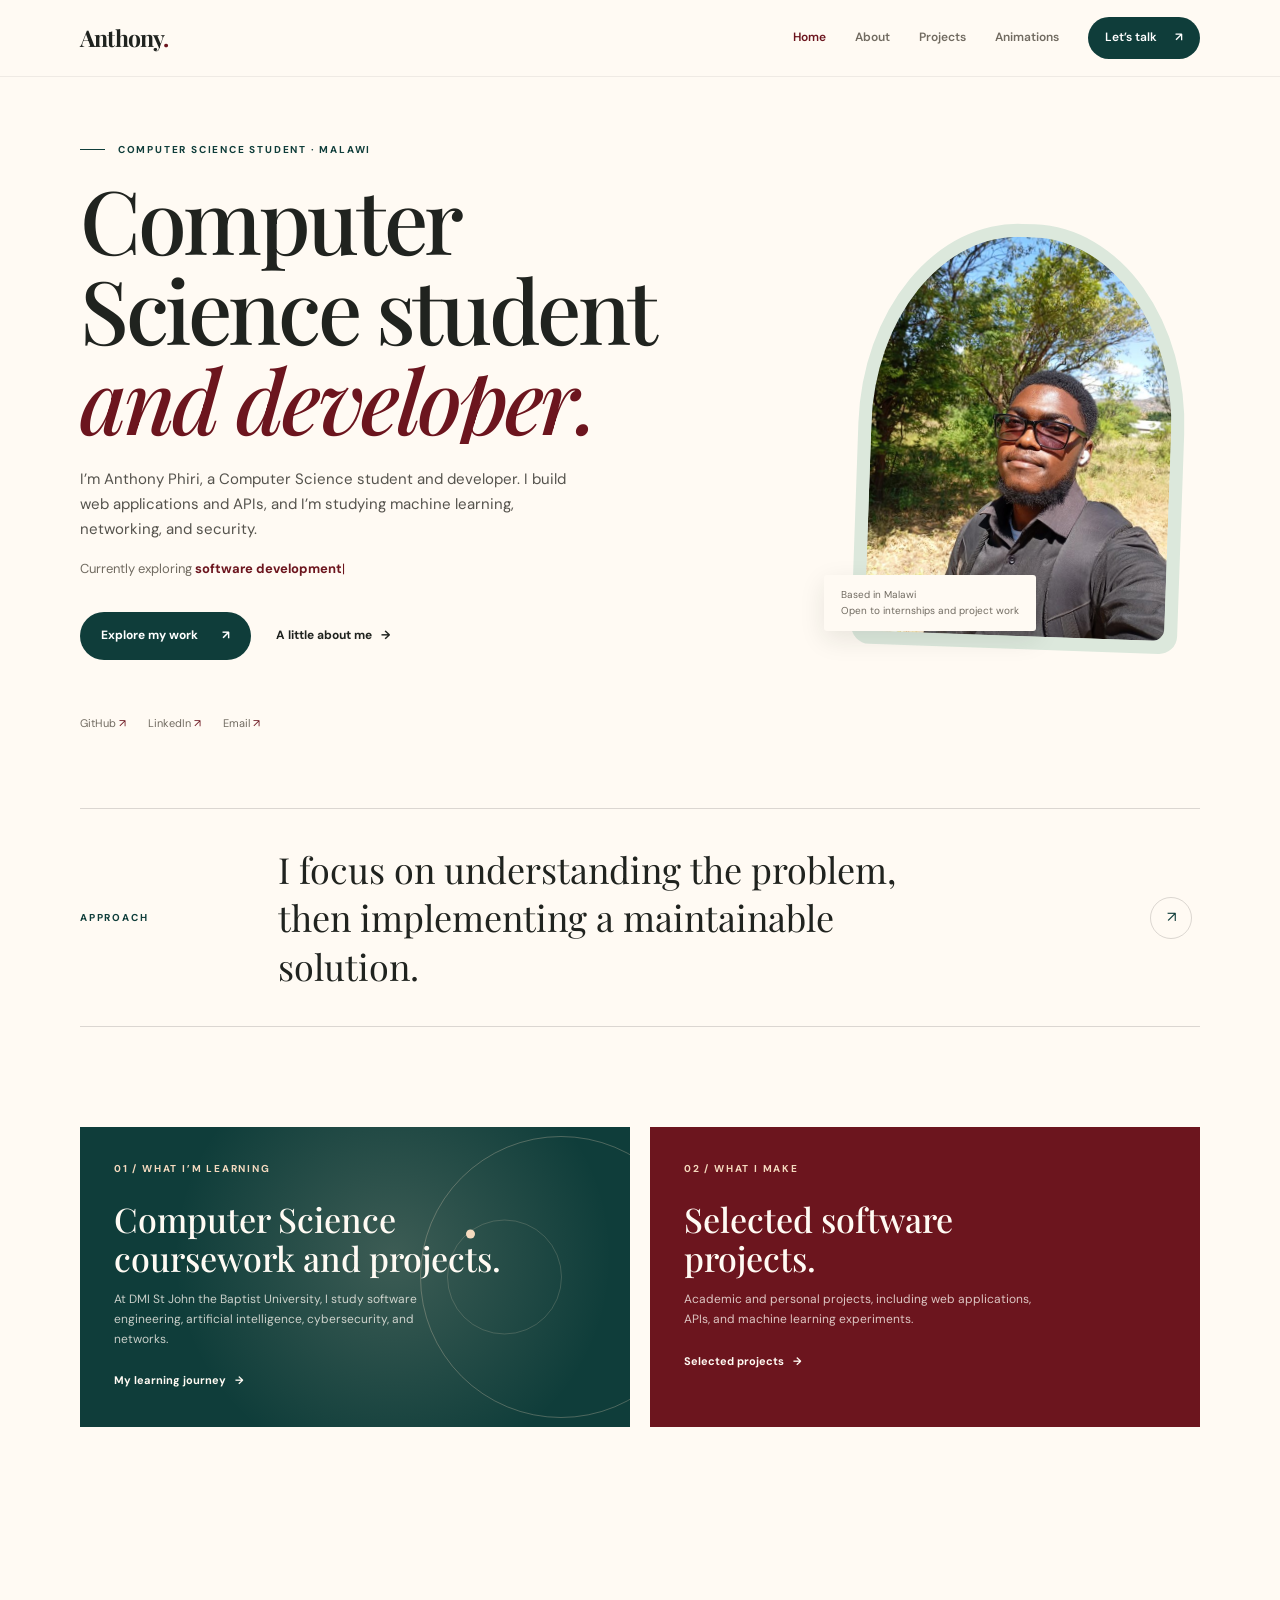
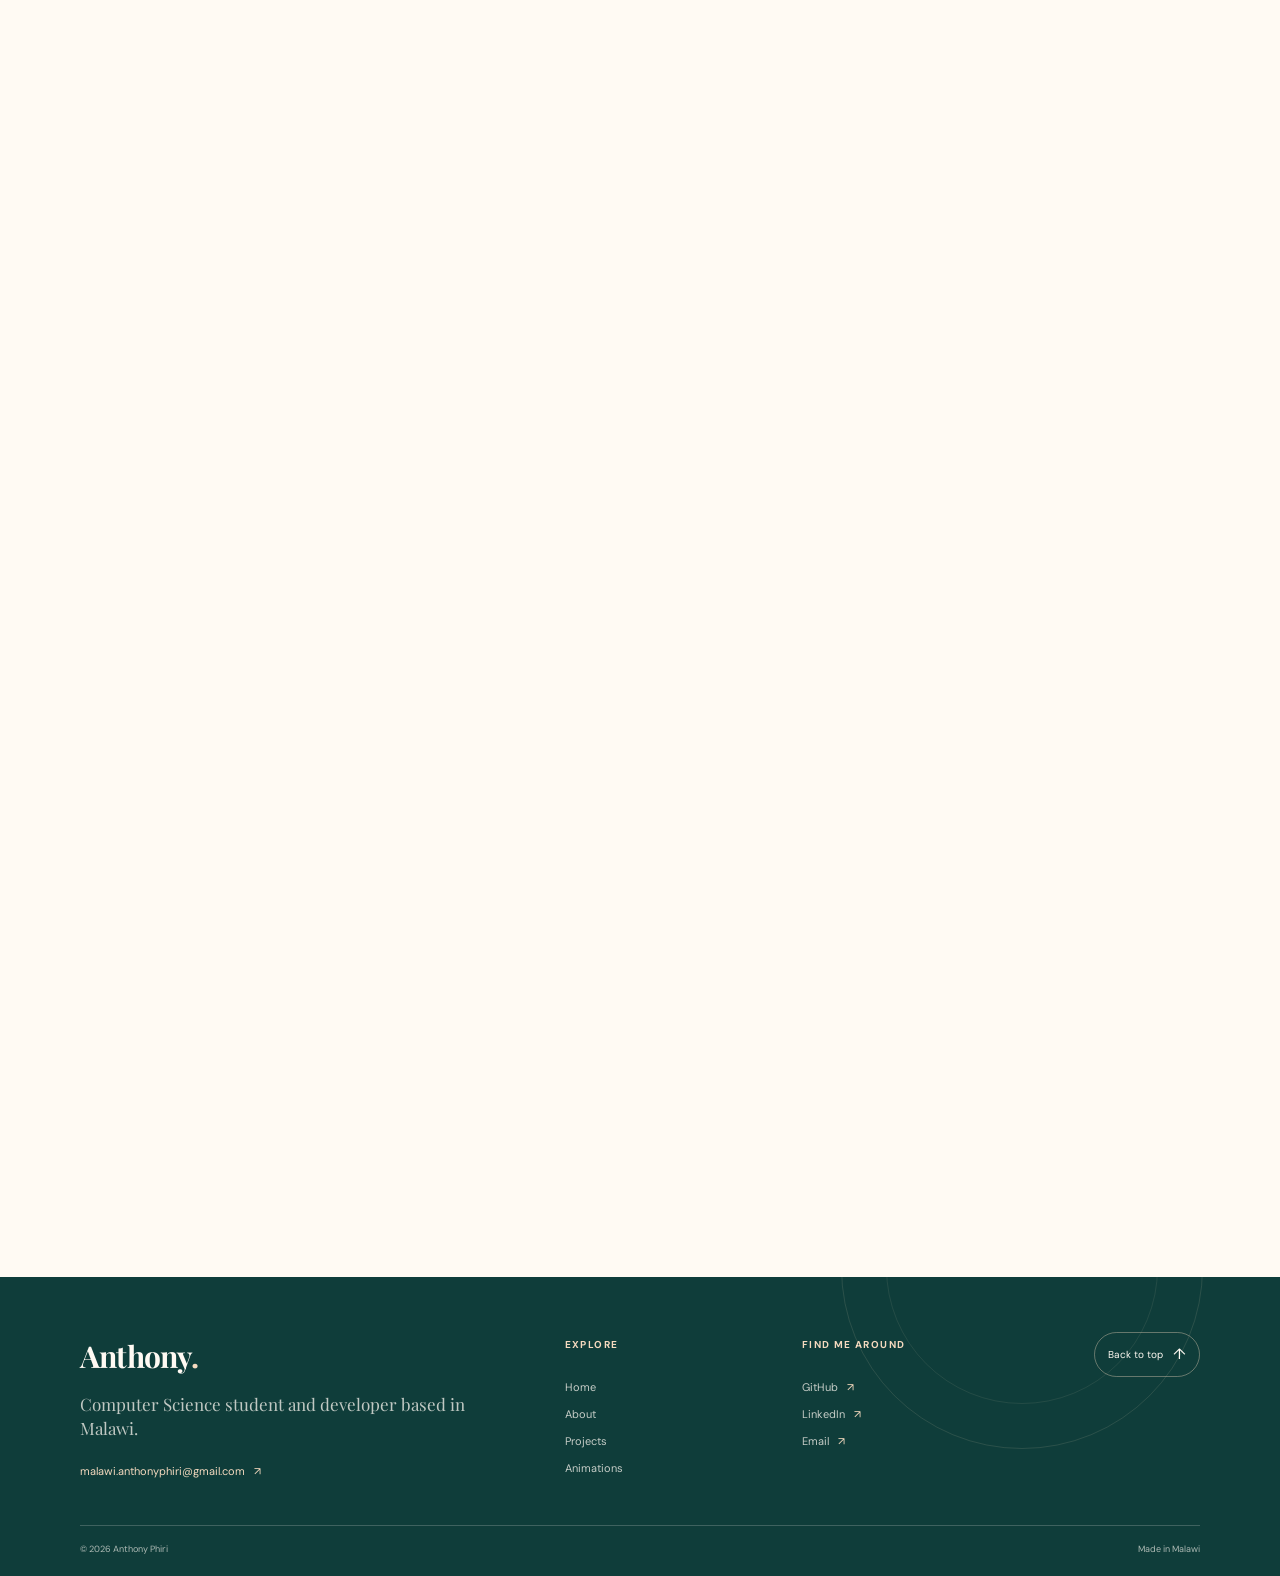
==== commit 726259c4: "Refactor content and structure across multiple pages for clarity and consistency - Updated headings " ====
--- a/index.html
+++ b/index.html
@@ -34,8 +34,8 @@
         <section class="hero page-width hero-entrance">
             <div class="hero-copy">
                 <p class="eyebrow"><span class="eyebrow-line"></span> Computer Science student · Malawi</p>
-                <h1>Curious mind.<br><em>Thoughtful</em> technology.</h1>
-                <p class="hero-intro">I’m Anthony Phiri — a Computer Science student and developer interested in building useful software, exploring intelligent systems, and making technology work for people.</p>
+                <h1>Computer Science student<br><em>and developer.</em></h1>
+                <p class="hero-intro">I’m Anthony Phiri, a Computer Science student and developer. I build web applications and APIs, and I’m studying machine learning, networking, and security.</p>
                 <p class="role-line">Currently exploring <span class="typing-text" data-roles="software development, web experiences, machine learning, networking"></span><span class="typing-cursor" aria-hidden="true">|</span></p>
                 <div class="hero-actions">
                     <a class="button button-dark" href="projects.html">Explore my work <span aria-hidden="true">↗</span></a>
@@ -50,17 +50,14 @@
             <div class="hero-art">
                 <div class="portrait-frame">
                     <img class="portrait-image" src="images/personal.jpg" alt="Anthony Phiri outdoors in Malawi" fetchpriority="high">
-                    <div class="portrait-stamp">BUILD<br>WITH<br>INTENTION</div>
                 </div>
-                <div class="hero-note">Based in Malawi<br>Open to meaningful work <span aria-hidden="true">✳</span></div>
-                <span class="hero-sparkle sparkle-one" aria-hidden="true">✳</span>
-                <span class="hero-sparkle sparkle-two" aria-hidden="true">✳</span>
+                <div class="hero-note">Based in Malawi<br>Open to internships and project work</div>
             </div>
         </section>
 
         <section class="intro-strip page-width" data-reveal>
-            <p class="eyebrow">A thoughtful approach</p>
-            <p class="intro-statement">I like understanding the <em>why</em> behind a problem, then building a clear, practical way forward.</p>
+            <p class="eyebrow">Approach</p>
+            <p class="intro-statement">I focus on understanding the problem, then implementing a maintainable solution.</p>
             <a class="round-link" href="about.html" aria-label="Read more about Anthony">↗</a>
         </section>
 
@@ -68,24 +65,22 @@
             <article class="feature-panel green-panel" data-reveal>
                 <span class="learning-orbit" aria-hidden="true"></span>
                 <p class="eyebrow">01 / What I’m learning</p>
-                <h2>Computer Science,<br>with a wide lens.</h2>
-                <p>At DMI St John the Baptist University, I’m developing a strong foundation while exploring software engineering, artificial intelligence, cybersecurity, and networks.</p>
+                <h2>Computer Science<br>coursework and projects.</h2>
+                <p>At DMI St John the Baptist University, I study software engineering, artificial intelligence, cybersecurity, and networks.</p>
                 <a class="panel-link" href="about.html#education">My learning journey <span aria-hidden="true">→</span></a>
-                <span class="panel-mark" aria-hidden="true">✳</span>
             </article>
             <article class="feature-panel burgundy-panel" data-reveal>
                 <p class="eyebrow">02 / What I make</p>
-                <h2>Useful tools for<br>real-world needs.</h2>
-                <p>From student projects to practical web applications, I enjoy taking an idea from a first sketch to something people can use.</p>
+                <h2>Selected software<br>projects.</h2>
+                <p>Academic and personal projects, including web applications, APIs, and machine learning experiments.</p>
                 <a class="panel-link" href="projects.html">Selected projects <span aria-hidden="true">→</span></a>
-                <span class="panel-mark" aria-hidden="true">↗</span>
             </article>
         </section>
 
         <section class="focus-section page-width section-space" data-reveal>
             <div class="section-heading">
-                <div><p class="eyebrow">Areas of curiosity</p><h2>What I’m drawn to</h2></div>
-                <p class="section-aside">Always learning, always asking better questions.</p>
+                <div><p class="eyebrow">Areas of interest</p><h2>What I’m studying</h2></div>
+                <p class="section-aside">Topics I am currently learning and applying.</p>
             </div>
             <div class="focus-list">
                 <a href="projects.html" class="focus-item"><span>01</span><strong>Software development</strong><span>Designing practical digital tools</span><b aria-hidden="true">↗</b></a>
@@ -96,10 +91,9 @@
 
         <section class="life-gallery page-width" aria-labelledby="life-gallery-heading">
             <div class="life-gallery-heading" data-reveal>
-                <p class="eyebrow">A little beyond the screen</p>
-                <h2 id="life-gallery-heading">Good work grows<br><em>with good people.</em></h2>
-                <p>Curiosity takes me outdoors, and the best learning happens when we make things together.</p>
-                <span class="gallery-doodle" aria-hidden="true">✳</span>
+                <p class="eyebrow">Outside work</p>
+                <h2 id="life-gallery-heading">Outside the screen</h2>
+                <p>I spend time outdoors and value collaboration and community involvement.</p>
             </div>
             <figure class="life-photo life-photo-outdoors" data-reveal>
                 <img src="images/keep-curious.jpg" alt="Anthony enjoying an outdoor day on campus" loading="lazy">
@@ -112,9 +106,8 @@
         </section>
 
         <section class="contact-banner page-width" data-reveal>
-            <div><p class="eyebrow">Have a question or an idea?</p><h2>Let’s make something<br><em>meaningful.</em></h2></div>
+            <div><p class="eyebrow">Contact</p><h2>Open to projects and internships.</h2></div>
             <a class="button button-light" href="about.html#contact">Get in touch <span aria-hidden="true">↗</span></a>
-            <span class="banner-flower" aria-hidden="true">✳</span>
         </section>
     </main>
 
@@ -123,7 +116,7 @@
             <div class="footer-main">
                 <div class="footer-intro">
                     <a class="brand footer-brand" href="index.html">Anthony<span>.</span></a>
-                    <p>Curious by nature.<br>Building with purpose.</p>
+                    <p>Computer Science student and developer based in Malawi.</p>
                     <a class="footer-email" href="mailto:malawi.anthonyphiri@gmail.com">malawi.anthonyphiri@gmail.com <span aria-hidden="true">↗</span></a>
                 </div>
                 <nav class="footer-nav" aria-label="Footer navigation">
@@ -140,7 +133,7 @@
             </div>
             <div class="footer-bottom">
                 <small>© <span data-year></span> Anthony Phiri</small>
-                <span>Made with curiosity in Malawi <i aria-hidden="true">✳</i></span>
+                <span>Made in Malawi</span>
             </div>
         </div>
     </footer>
--- a/css/style.css
+++ b/css/style.css
@@ -218,37 +218,27 @@
 .project-grid { display: grid; grid-template-columns: repeat(2, 1fr); gap: 35px 20px; }
 .project-card { min-width: 0; }
 .project-visual { position: relative; height: 240px; display: flex; align-items: end; padding: 22px; overflow: hidden; color: var(--paper); }
-.visual-index { position: absolute; top: 17px; left: 18px; font-size: 9px; letter-spacing: 1px; }
+.project-visual.project-visual-screenshot { height: auto; aspect-ratio: 16 / 9; padding: 0; }
+.project-screenshot { position: absolute; inset: 0; width: 100%; height: 100%; object-fit: cover; object-position: center; transition: transform .35s ease; }
+.project-card:hover .project-screenshot { transform: scale(1.025); }
+.visual-index { position: absolute; z-index: 1; top: 12px; left: 12px; padding: 6px 8px; border-radius: 2px; background: rgba(15,61,58,.88); color: var(--paper); font-size: 9px; letter-spacing: 1px; }
 .visual-label { position: relative; z-index: 1; font-family: var(--serif); font-size: 21px; font-weight: 600; line-height: 1.08; letter-spacing: .5px; }
 .visual-lake { background: linear-gradient(155deg, transparent 48%, rgba(15,61,58,.65) 49%), linear-gradient(160deg, #a9c2b9 0 35%, #597d72 35% 56%, #20574e 56% 73%, #143b39 73%); }
-.visual-lake::before { position: absolute; content: ""; width: 65%; height: 46%; top: 24%; right: -10%; border-radius: 50%; background: rgba(245,218,191,.25); filter: blur(1px); }
-.visual-symbol { position: absolute; top: 30px; right: 43px; color: rgba(255,250,243,.8); font-size: 115px; font-weight: 200; }
 .visual-network { background: linear-gradient(135deg,#d9ba9d,#6d3b39 48%,#182f30); }
 .network-art { position: absolute; top: 55px; right: 50px; width: 180px; height: 125px; background: radial-gradient(circle at 15% 50%, var(--cream) 0 4px, transparent 5px), radial-gradient(circle at 50% 20%, var(--cream) 0 4px, transparent 5px), radial-gradient(circle at 85% 50%, var(--cream) 0 4px, transparent 5px), radial-gradient(circle at 50% 85%, var(--cream) 0 4px, transparent 5px); }
 .network-art::before, .network-art::after { position: absolute; content: ""; width: 100%; height: 1px; top: 50%; left: 0; background: rgba(245,218,191,.65); transform: rotate(-20deg); }
 .network-art::after { transform: rotate(20deg); }
 .visual-resume { background: linear-gradient(135deg,#d5bc9f,#896d5b 52%,#6c151e); }
-.resume-art { position: absolute; top: 39px; right: 48px; display: flex; flex-direction: column; gap: 10px; width: 158px; height: 166px; padding: 21px 16px; background: rgba(255,250,243,.92); box-shadow: 12px 12px 0 rgba(32,35,31,.15); transform: rotate(4deg); }
-.resume-art::before { width: 42px; height: 42px; border-radius: 50%; background: var(--green-soft); content: ""; }
-.resume-art i { display: block; width: 88%; height: 4px; background: #d7d0c4; }
-.resume-art i:nth-child(3) { width: 62%; background: #b7c8b7; }.resume-art i:nth-child(4) { width: 76%; }
 .visual-observability { background: linear-gradient(140deg,#163d39,#387268 55%,#c9b391); }
-.observability-art { position: absolute; top: 47px; right: 30px; width: 190px; height: 125px; display: flex; align-items: end; gap: 8px; padding: 12px; border: 1px solid rgba(255,250,243,.45); background: rgba(15,61,58,.38); }
-.observability-art::before { position: absolute; inset: 20px 12px; background: linear-gradient(160deg,transparent 0 34%,rgba(245,218,191,.8) 35% 36%,transparent 37% 54%,rgba(245,218,191,.75) 55% 56%,transparent 57%); content: ""; }
-.observability-art i { z-index: 1; flex: 1; height: 25%; background: rgba(245,218,191,.55); }
-.observability-art i:nth-child(2) { height: 55%; }.observability-art i:nth-child(3) { height: 40%; }.observability-art i:nth-child(4) { height: 78%; background: rgba(245,218,191,.82); }.observability-art i:nth-child(5) { height: 62%; }
 .visual-calendar { background: linear-gradient(135deg,#d7e3d6,#9bb4a6 53%,#406863); color: var(--green); }
 .calendar-art { position: absolute; top: 48px; right: 28px; width: 190px; height: 130px; display: grid; grid-template-columns: repeat(3, 1fr); padding: 14px; background: rgba(255,250,243,.88); box-shadow: 12px 12px 0 rgba(15,61,58,.13); text-align: center; transform: rotate(4deg); }
 .calendar-art b { color: var(--muted); font-size: 8px; }.calendar-art i { color: var(--green); font-family: var(--serif); font-size: 27px; font-style: normal; }
 .visual-api { background: linear-gradient(135deg,#203e3b,#496b5e 55%,#c4a688); }
-.api-code { position: absolute; top: 62px; right: 32px; padding: 17px 22px; background: rgba(15,36,33,.75); color: #eff0da; font-family: monospace; font-size: 13px; line-height: 2; transform: rotate(-3deg); }
-.api-code em { color: #c9dfa9; font-style: normal; }
 .visual-library { background: linear-gradient(135deg,#e7d1b8,#967c68 45%,#3c4a40); }
 .book-stack { position: absolute; top: 55px; right: 58px; display: flex; align-items: end; gap: 5px; height: 125px; transform: rotate(-8deg); }
 .book-stack i { display: block; width: 37px; height: 100px; background: #6c151e; box-shadow: inset 6px 0 rgba(255,255,255,.12); }
 .book-stack i:nth-child(2) { height: 125px; background: #0f3d3a; }.book-stack i:nth-child(3) { height: 86px; background: #d4ae83; }
 .visual-portal { background: linear-gradient(145deg,#5d7c6f,#c8bd9f 55%,#6c151e); }
-.portal-shape { position: absolute; top: 35px; right: 45px; display: grid; place-items: center; width: 145px; height: 145px; border: 1px solid rgba(255,250,243,.7); border-radius: 50%; color: var(--paper); font-family: var(--serif); font-size: 39px; }
 .project-meta { display: flex; justify-content: space-between; gap: 15px; align-items: center; padding-top: 15px; }
 .project-kind { margin: 0 0 4px; color: var(--burgundy); font-size: 9px; font-weight: 700; letter-spacing: .7px; text-transform: uppercase; }
 .project-meta h3 { margin: 0 0 5px; font-family: var(--serif); font-size: 22px; font-weight: 500; }
